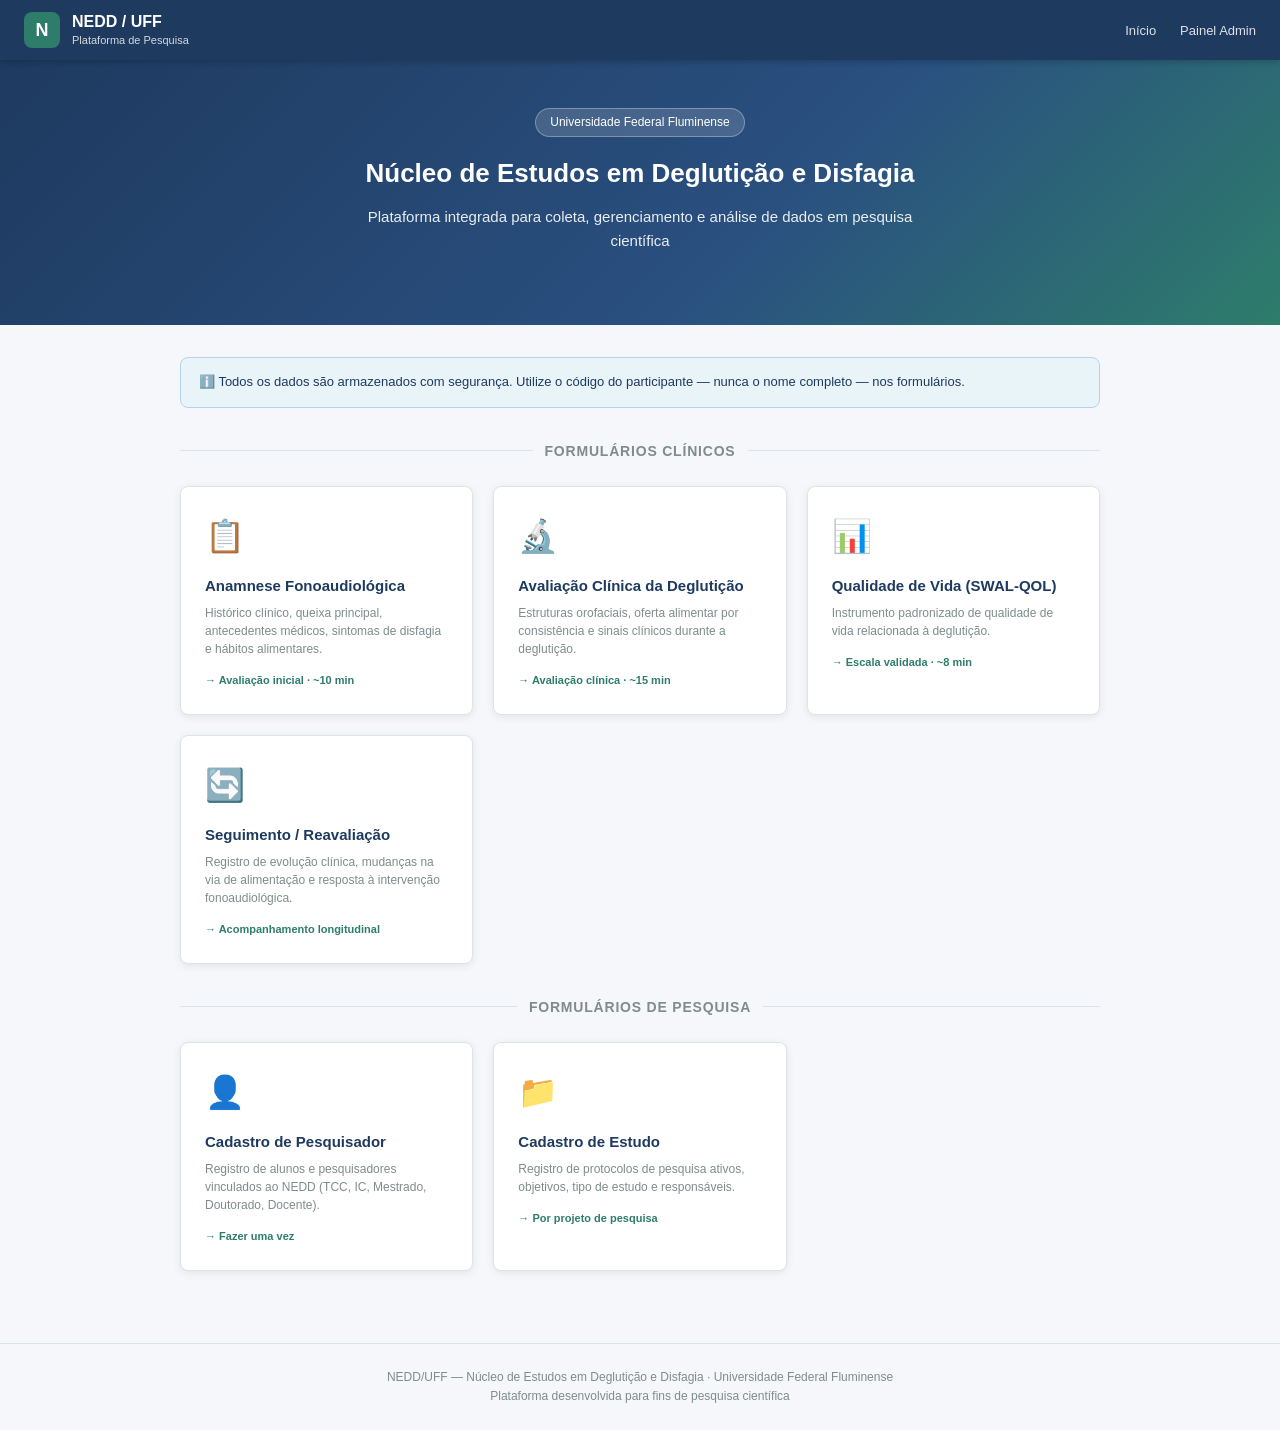
==== index.html @ b9d4500b "Initial commit" ====
<!DOCTYPE html>
<html lang="pt-BR">
<head>
  <meta charset="UTF-8">
  <meta name="viewport" content="width=device-width, initial-scale=1.0">
  <title>NEDD/UFF — Plataforma de Pesquisa</title>
  <link rel="stylesheet" href="css/style.css">
  <style>
    .hero { background: linear-gradient(135deg, var(--primary) 0%, #2a5080 60%, var(--secondary) 100%); color: white; padding: 48px 24px; text-align: center; }
    .hero h1 { font-size: 26px; font-weight: 700; margin-bottom: 10px; }
    .hero p { font-size: 15px; opacity: 0.9; max-width: 560px; margin: 0 auto 24px; }
    .hero .uff-badge { display: inline-block; background: rgba(255,255,255,0.15); border: 1px solid rgba(255,255,255,0.3); border-radius: 20px; padding: 4px 14px; font-size: 12px; margin-bottom: 16px; }
    .section-divider { display: flex; align-items: center; gap: 12px; margin: 32px 0 20px; }
    .section-divider h2 { font-size: 14px; font-weight: 700; color: var(--text-muted); text-transform: uppercase; letter-spacing: 0.8px; white-space: nowrap; }
    .section-divider::before, .section-divider::after { content: ''; flex: 1; height: 1px; background: var(--border); }
    .info-bar { background: var(--accent); border: 1px solid #b3d4ef; border-radius: var(--radius); padding: 14px 18px; font-size: 13px; color: var(--primary); margin-bottom: 24px; display: flex; align-items: center; gap: 10px; }
  </style>
</head>
<body>

<header class="site-header">
  <a href="index.html" class="logo">
    <div class="logo-icon">N</div>
    <div class="logo-text">
      <strong>NEDD / UFF</strong>
      <span>Plataforma de Pesquisa</span>
    </div>
  </a>
  <nav>
    <a href="index.html">Início</a>
    <a href="admin/index.html">Painel Admin</a>
  </nav>
</header>

<div class="hero">
  <div class="uff-badge">Universidade Federal Fluminense</div>
  <h1>Núcleo de Estudos em Deglutição e Disfagia</h1>
  <p>Plataforma integrada para coleta, gerenciamento e análise de dados em pesquisa científica</p>
</div>

<div class="container">

  <div class="info-bar">
    ℹ️ Todos os dados são armazenados com segurança. Utilize o código do participante — nunca o nome completo — nos formulários.
  </div>

  <div class="section-divider"><h2>Formulários Clínicos</h2></div>
  <div class="form-grid-home">
    <a href="forms/anamnese.html" class="home-card">
      <div class="card-icon">📋</div>
      <h3>Anamnese Fonoaudiológica</h3>
      <p>Histórico clínico, queixa principal, antecedentes médicos, sintomas de disfagia e hábitos alimentares.</p>
      <div class="card-meta">→ Avaliação inicial · ~10 min</div>
    </a>
    <a href="forms/degluticao.html" class="home-card">
      <div class="card-icon">🔬</div>
      <h3>Avaliação Clínica da Deglutição</h3>
      <p>Estruturas orofaciais, oferta alimentar por consistência e sinais clínicos durante a deglutição.</p>
      <div class="card-meta">→ Avaliação clínica · ~15 min</div>
    </a>
    <a href="forms/qualidade-vida.html" class="home-card">
      <div class="card-icon">📊</div>
      <h3>Qualidade de Vida (SWAL-QOL)</h3>
      <p>Instrumento padronizado de qualidade de vida relacionada à deglutição.</p>
      <div class="card-meta">→ Escala validada · ~8 min</div>
    </a>
    <a href="forms/follow-up.html" class="home-card">
      <div class="card-icon">🔄</div>
      <h3>Seguimento / Reavaliação</h3>
      <p>Registro de evolução clínica, mudanças na via de alimentação e resposta à intervenção fonoaudiológica.</p>
      <div class="card-meta">→ Acompanhamento longitudinal</div>
    </a>
  </div>

  <div class="section-divider"><h2>Formulários de Pesquisa</h2></div>
  <div class="form-grid-home">
    <a href="forms/pesquisador.html" class="home-card">
      <div class="card-icon">👤</div>
      <h3>Cadastro de Pesquisador</h3>
      <p>Registro de alunos e pesquisadores vinculados ao NEDD (TCC, IC, Mestrado, Doutorado, Docente).</p>
      <div class="card-meta">→ Fazer uma vez</div>
    </a>
    <a href="forms/estudo.html" class="home-card">
      <div class="card-icon">📁</div>
      <h3>Cadastro de Estudo</h3>
      <p>Registro de protocolos de pesquisa ativos, objetivos, tipo de estudo e responsáveis.</p>
      <div class="card-meta">→ Por projeto de pesquisa</div>
    </a>
  </div>

</div>

<footer class="site-footer">
  NEDD/UFF — Núcleo de Estudos em Deglutição e Disfagia · Universidade Federal Fluminense<br>
  Plataforma desenvolvida para fins de pesquisa científica
</footer>

</body>
</html>
---- css/style.css ----
:root {
  --primary: #1e3a5f;
  --primary-light: #2a5080;
  --secondary: #2e7d6b;
  --accent: #e8f4f8;
  --danger: #c0392b;
  --warning: #e67e22;
  --success: #27ae60;
  --text: #2c3e50;
  --text-muted: #7f8c8d;
  --border: #dce3ea;
  --bg: #f5f7fa;
  --white: #ffffff;
  --shadow: 0 2px 8px rgba(0,0,0,0.08);
  --shadow-md: 0 4px 16px rgba(0,0,0,0.12);
  --radius: 8px;
  --radius-sm: 4px;
}

* { box-sizing: border-box; margin: 0; padding: 0; }

body {
  font-family: -apple-system, BlinkMacSystemFont, 'Segoe UI', Roboto, sans-serif;
  background: var(--bg);
  color: var(--text);
  font-size: 14px;
  line-height: 1.6;
}

.site-header {
  background: var(--primary);
  color: var(--white);
  padding: 0 24px;
  display: flex;
  align-items: center;
  justify-content: space-between;
  height: 60px;
  box-shadow: 0 2px 6px rgba(0,0,0,0.2);
  position: sticky;
  top: 0;
  z-index: 100;
}
.site-header .logo { display: flex; align-items: center; gap: 12px; text-decoration: none; color: var(--white); }
.site-header .logo-icon { width: 36px; height: 36px; background: var(--secondary); border-radius: 8px; display: flex; align-items: center; justify-content: center; font-size: 18px; font-weight: bold; }
.site-header .logo-text { line-height: 1.2; }
.site-header .logo-text strong { font-size: 16px; display: block; }
.site-header .logo-text span { font-size: 11px; opacity: 0.8; }
.site-header nav a { color: rgba(255,255,255,0.85); text-decoration: none; margin-left: 20px; font-size: 13px; transition: color 0.2s; }
.site-header nav a:hover { color: var(--white); }

.container { max-width: 960px; margin: 0 auto; padding: 32px 20px; }
.container-wide { max-width: 1200px; margin: 0 auto; padding: 32px 20px; }

.card { background: var(--white); border-radius: var(--radius); box-shadow: var(--shadow); border: 1px solid var(--border); }
.card-header { padding: 20px 24px 16px; border-bottom: 1px solid var(--border); display: flex; align-items: center; justify-content: space-between; }
.card-header h2 { font-size: 16px; font-weight: 600; color: var(--primary); }
.card-body { padding: 24px; }

.form-page { background: var(--bg); min-height: 100vh; }
.form-container { max-width: 760px; margin: 0 auto; padding: 28px 20px 60px; }

.form-title { text-align: center; margin-bottom: 28px; }
.form-title h1 { font-size: 22px; color: var(--primary); font-weight: 700; }
.form-title p { color: var(--text-muted); font-size: 13px; margin-top: 6px; }

.form-card { background: var(--white); border-radius: var(--radius); box-shadow: var(--shadow); border: 1px solid var(--border); margin-bottom: 20px; }
.form-section-title { background: var(--primary); color: var(--white); padding: 12px 20px; font-size: 13px; font-weight: 600; letter-spacing: 0.5px; text-transform: uppercase; border-radius: var(--radius) var(--radius) 0 0; }
.form-section-title.secondary { background: var(--secondary); }
.form-section-body { padding: 20px; }

.form-grid { display: grid; grid-template-columns: 1fr 1fr; gap: 16px; }
.form-grid.cols-3 { grid-template-columns: 1fr 1fr 1fr; }
.form-grid.full { grid-template-columns: 1fr; }
@media (max-width: 600px) { .form-grid, .form-grid.cols-3 { grid-template-columns: 1fr; } }

.form-group { display: flex; flex-direction: column; gap: 5px; }
.form-group label { font-size: 12px; font-weight: 600; color: var(--text); text-transform: uppercase; letter-spacing: 0.4px; }
.form-group label .required { color: var(--danger); margin-left: 2px; }

input[type="text"], input[type="number"], input[type="date"],
input[type="email"], select, textarea {
  width: 100%; padding: 9px 12px; border: 1.5px solid var(--border);
  border-radius: var(--radius-sm); font-size: 14px; color: var(--text);
  background: var(--white); transition: border-color 0.2s, box-shadow 0.2s; font-family: inherit;
}
input:focus, select:focus, textarea:focus { outline: none; border-color: var(--primary-light); box-shadow: 0 0 0 3px rgba(30,58,95,0.08); }
textarea { resize: vertical; min-height: 80px; }
select { cursor: pointer; }

.checkbox-group { display: flex; flex-direction: column; gap: 8px; }
.checkbox-item { display: flex; align-items: center; gap: 10px; cursor: pointer; font-size: 13px; }
.checkbox-item input[type="checkbox"] { width: 16px; height: 16px; cursor: pointer; flex-shrink: 0; }

.radio-group { display: flex; flex-wrap: wrap; gap: 8px; }
.radio-item { display: flex; align-items: center; gap: 6px; cursor: pointer; font-size: 13px; padding: 6px 12px; border: 1.5px solid var(--border); border-radius: 20px; transition: all 0.15s; }
.radio-item:hover { border-color: var(--primary-light); background: var(--accent); }
.radio-item input[type="radio"] { display: none; }
.radio-item.selected { border-color: var(--primary); background: var(--primary); color: white; }

.scale-group { display: flex; gap: 8px; flex-wrap: wrap; }
.scale-btn { width: 44px; height: 44px; border: 2px solid var(--border); border-radius: var(--radius-sm); background: var(--white); font-size: 14px; font-weight: 600; cursor: pointer; transition: all 0.15s; display: flex; align-items: center; justify-content: center; }
.scale-btn:hover { border-color: var(--primary-light); }
.scale-btn.selected { background: var(--primary); border-color: var(--primary); color: white; }

.btn { display: inline-flex; align-items: center; justify-content: center; gap: 6px; padding: 10px 20px; border-radius: var(--radius-sm); font-size: 14px; font-weight: 600; cursor: pointer; border: none; transition: all 0.15s; text-decoration: none; }
.btn-primary { background: var(--primary); color: white; }
.btn-primary:hover { background: var(--primary-light); }
.btn-secondary { background: var(--secondary); color: white; }
.btn-secondary:hover { background: #266a5b; }
.btn-outline { background: transparent; color: var(--primary); border: 2px solid var(--primary); }
.btn-outline:hover { background: var(--accent); }
.btn-danger { background: var(--danger); color: white; }
.btn-sm { padding: 6px 14px; font-size: 12px; }
.btn-lg { padding: 14px 28px; font-size: 15px; }
.btn-block { width: 100%; }
.btn:disabled { opacity: 0.6; cursor: not-allowed; }

.submit-zone { background: var(--white); border: 1px solid var(--border); border-radius: var(--radius); padding: 24px; text-align: center; margin-top: 24px; }
.submit-zone p { color: var(--text-muted); font-size: 12px; margin-top: 10px; }

.alert { padding: 14px 18px; border-radius: var(--radius-sm); font-size: 13px; margin-bottom: 16px; }
.alert-success { background: #d4edda; color: #155724; border: 1px solid #c3e6cb; }
.alert-danger { background: #f8d7da; color: #721c24; border: 1px solid #f5c6cb; }
.alert-info { background: #d1ecf1; color: #0c5460; border: 1px solid #bee5eb; }
.alert-warning { background: #fff3cd; color: #856404; border: 1px solid #ffeeba; }

.toast { position: fixed; bottom: 24px; right: 24px; padding: 14px 20px; border-radius: var(--radius); box-shadow: var(--shadow-md); font-size: 14px; font-weight: 500; z-index: 9999; max-width: 360px; animation: slideIn 0.3s ease; }
@keyframes slideIn { from { transform: translateY(20px); opacity: 0; } to { transform: translateY(0); opacity: 1; } }
.toast.success { background: var(--success); color: white; }
.toast.error { background: var(--danger); color: white; }

.badge { display: inline-block; padding: 2px 8px; border-radius: 12px; font-size: 11px; font-weight: 600; text-transform: uppercase; }
.badge-primary { background: var(--accent); color: var(--primary); }
.badge-success { background: #d4edda; color: #155724; }
.badge-warning { background: #fff3cd; color: #856404; }
.badge-danger { background: #f8d7da; color: #721c24; }
.badge-muted { background: #e9ecef; color: #6c757d; }

.form-grid-home { display: grid; grid-template-columns: repeat(auto-fill, minmax(260px, 1fr)); gap: 20px; margin-top: 24px; }
.home-card { background: var(--white); border: 1px solid var(--border); border-radius: var(--radius); padding: 24px; text-decoration: none; color: var(--text); box-shadow: var(--shadow); transition: transform 0.15s, box-shadow 0.15s; display: block; }
.home-card:hover { transform: translateY(-2px); box-shadow: var(--shadow-md); }
.home-card .card-icon { font-size: 32px; margin-bottom: 12px; }
.home-card h3 { font-size: 15px; font-weight: 700; color: var(--primary); margin-bottom: 6px; }
.home-card p { font-size: 12px; color: var(--text-muted); line-height: 1.5; }
.home-card .card-meta { margin-top: 14px; font-size: 11px; color: var(--secondary); font-weight: 600; }

.data-table { width: 100%; border-collapse: collapse; font-size: 13px; }
.data-table th { background: var(--bg); padding: 10px 14px; text-align: left; font-size: 11px; font-weight: 700; text-transform: uppercase; letter-spacing: 0.5px; color: var(--text-muted); border-bottom: 2px solid var(--border); }
.data-table td { padding: 10px 14px; border-bottom: 1px solid var(--border); }
.data-table tr:last-child td { border-bottom: none; }
.data-table tr:hover td { background: var(--accent); }
.data-table .empty-row td { text-align: center; color: var(--text-muted); padding: 40px; }
.table-wrapper { overflow-x: auto; }

.stats-grid { display: grid; grid-template-columns: repeat(auto-fill, minmax(180px, 1fr)); gap: 16px; margin-bottom: 24px; }
.stat-card { background: var(--white); border: 1px solid var(--border); border-radius: var(--radius); padding: 20px; box-shadow: var(--shadow); }
.stat-card .stat-value { font-size: 32px; font-weight: 700; color: var(--primary); }
.stat-card .stat-label { font-size: 12px; color: var(--text-muted); margin-top: 4px; }
.stat-card .stat-icon { font-size: 22px; float: right; }

.progress-bar { height: 4px; background: var(--border); border-radius: 2px; margin-top: 16px; }
.progress-fill { height: 100%; background: var(--secondary); border-radius: 2px; transition: width 0.3s; }

.spinner { width: 36px; height: 36px; border: 3px solid var(--border); border-top-color: var(--primary); border-radius: 50%; animation: spin 0.7s linear infinite; margin: 40px auto; }
@keyframes spin { to { transform: rotate(360deg); } }

.divider { height: 1px; background: var(--border); margin: 20px 0; }

.site-footer { text-align: center; padding: 24px; color: var(--text-muted); font-size: 12px; border-top: 1px solid var(--border); margin-top: 40px; }
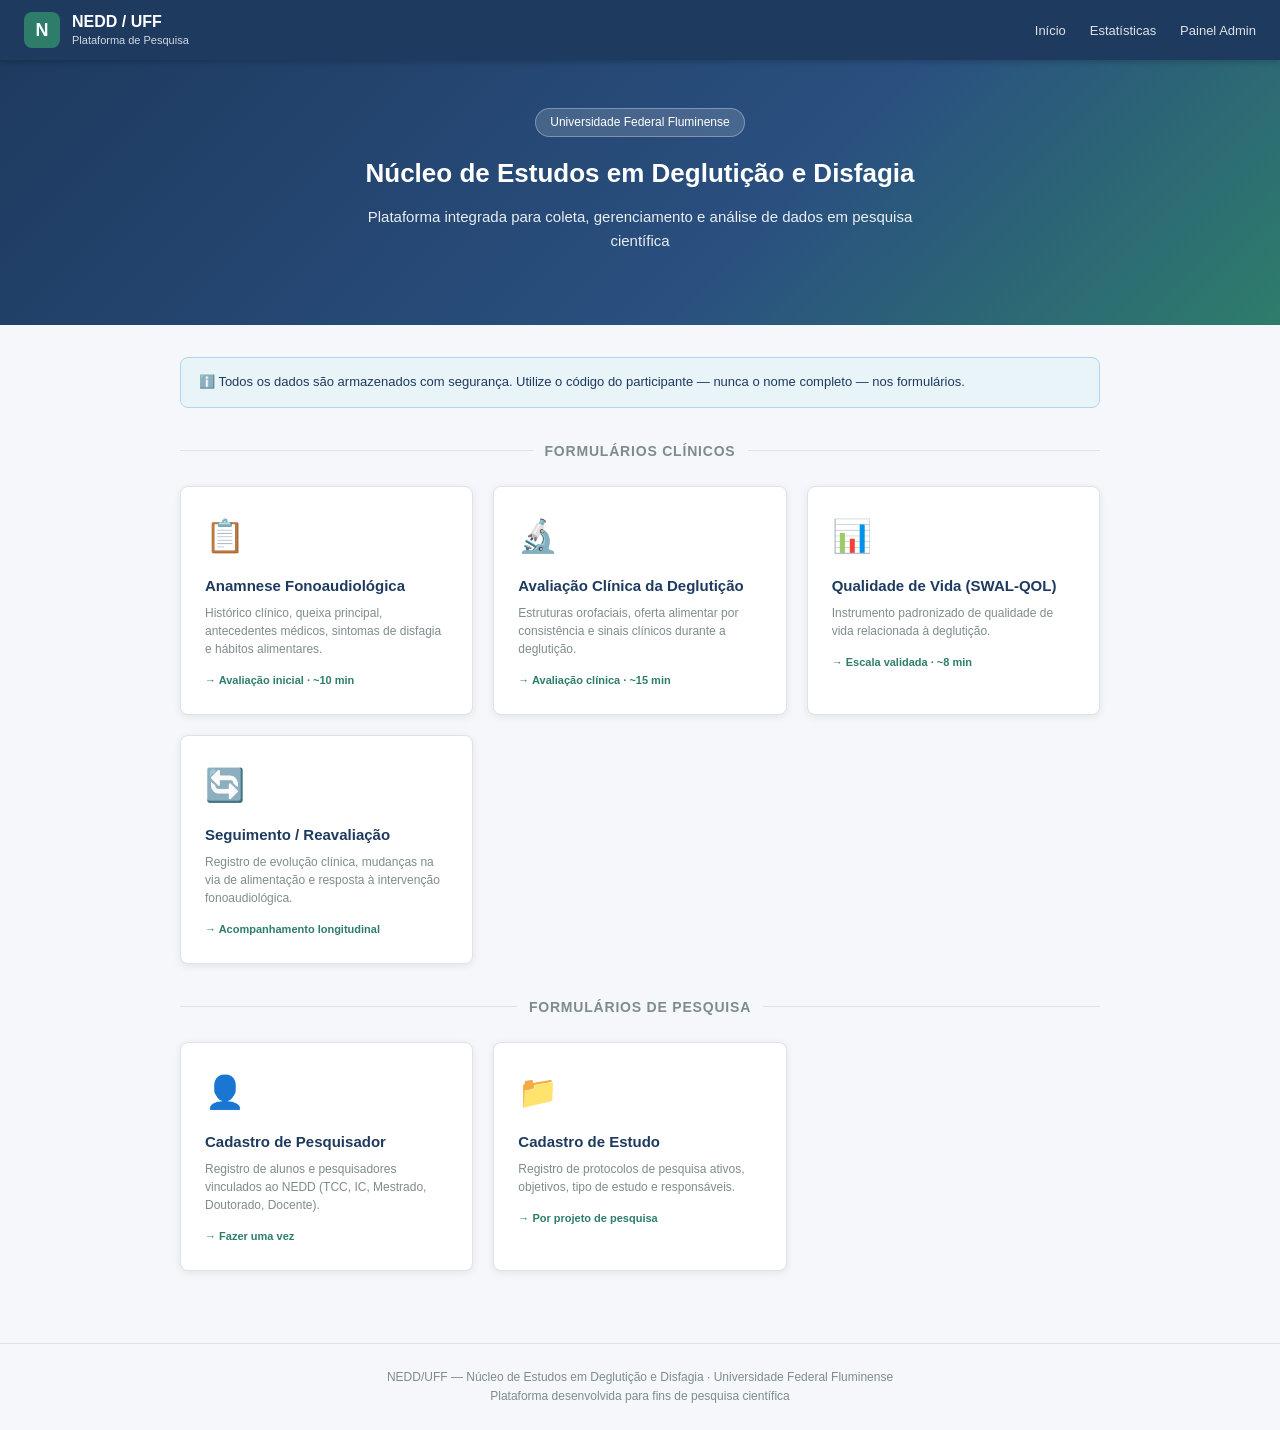
==== commit 6399149b: "Update index.html" ====
--- a/index.html
+++ b/index.html
@@ -28,6 +28,7 @@
   </a>
   <nav>
     <a href="index.html">Início</a>
+    <a href="stats/index.html">Estatísticas</a>
     <a href="admin/index.html">Painel Admin</a>
   </nav>
 </header>
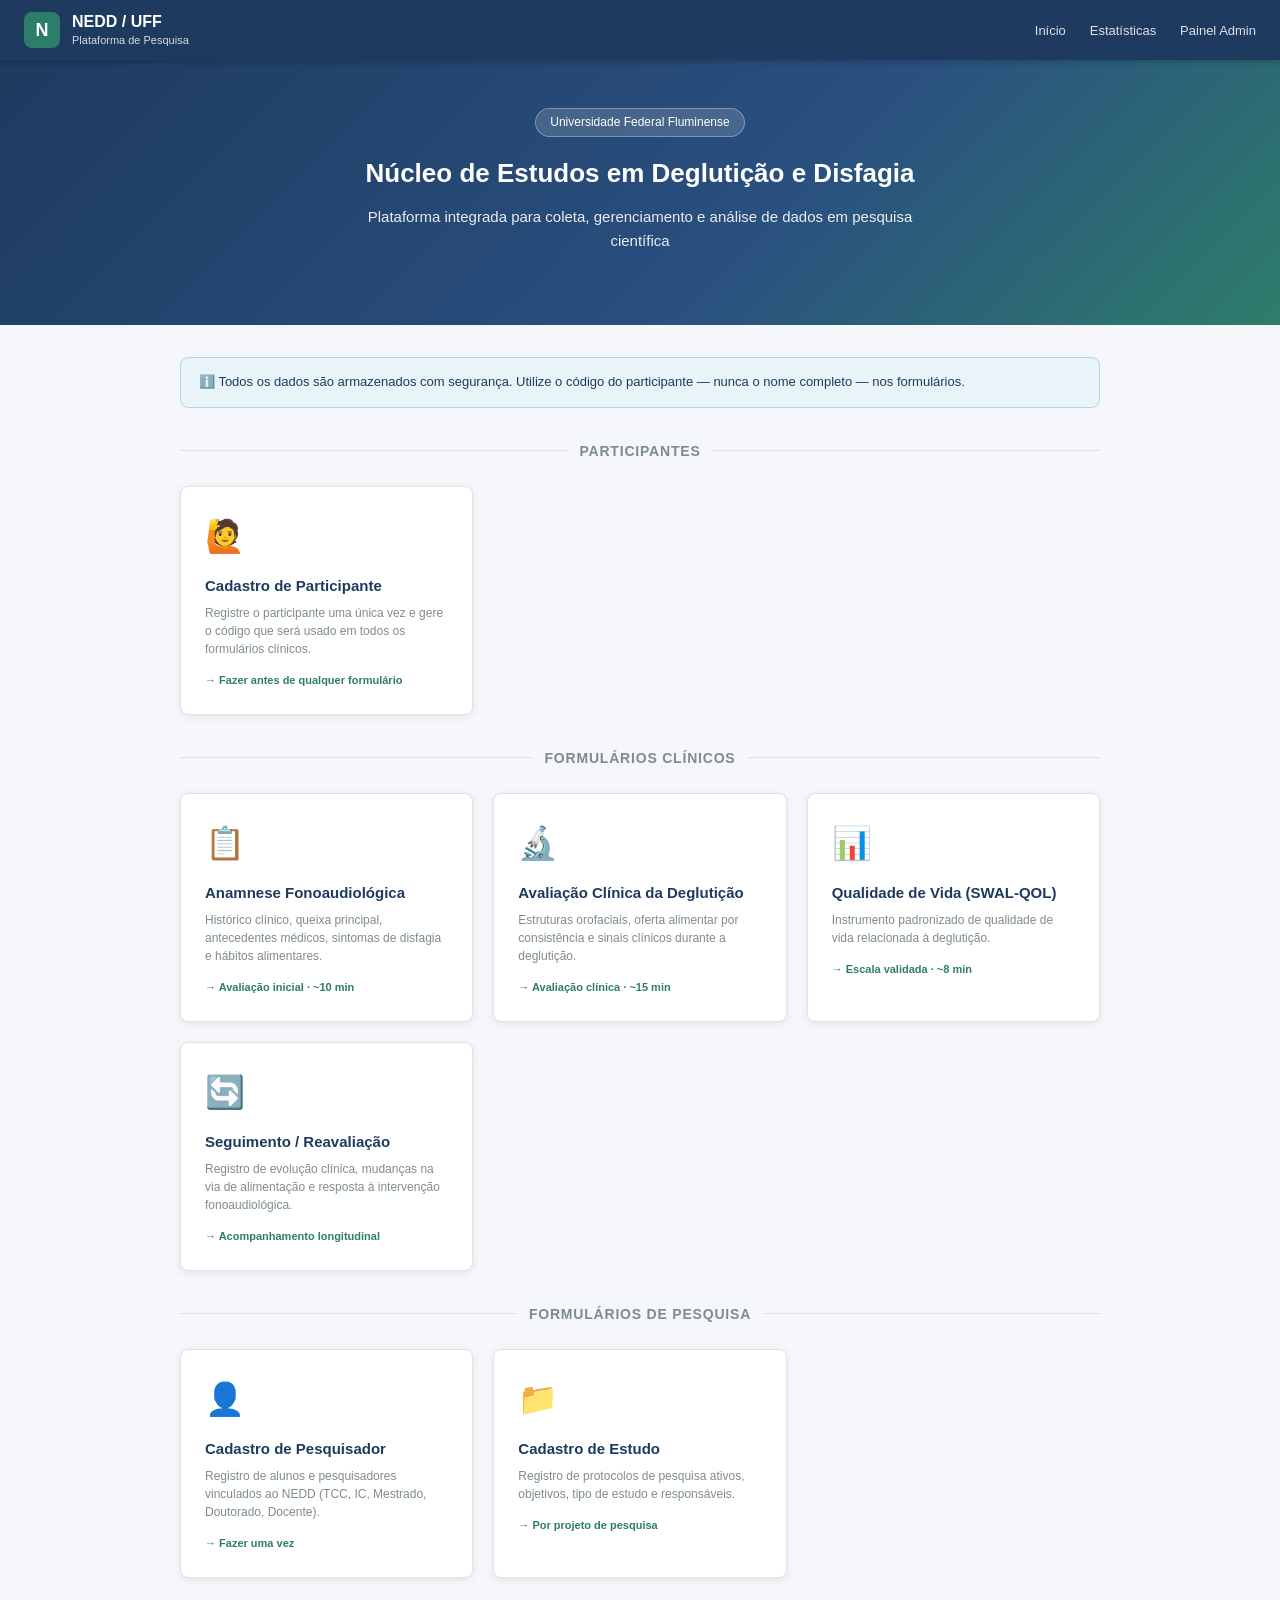
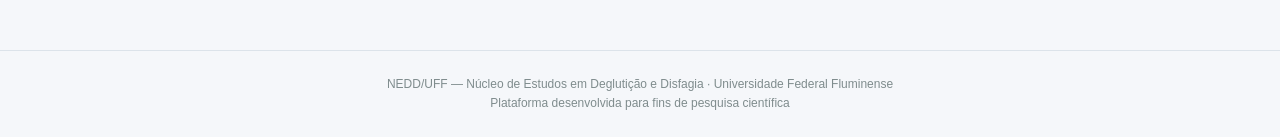
==== commit 4f8e7014: "Código único por participante e correção dos dropdown Código único por participante e correção dos d" ====
--- a/index.html
+++ b/index.html
@@ -43,6 +43,16 @@
 
   <div class="info-bar">
     ℹ️ Todos os dados são armazenados com segurança. Utilize o código do participante — nunca o nome completo — nos formulários.
+  </div>
+
+  <div class="section-divider"><h2>Participantes</h2></div>
+  <div class="form-grid-home">
+    <a href="forms/participante.html" class="home-card">
+      <div class="card-icon">🙋</div>
+      <h3>Cadastro de Participante</h3>
+      <p>Registre o participante uma única vez e gere o código que será usado em todos os formulários clínicos.</p>
+      <div class="card-meta">→ Fazer antes de qualquer formulário</div>
+    </a>
   </div>
 
   <div class="section-divider"><h2>Formulários Clínicos</h2></div>
